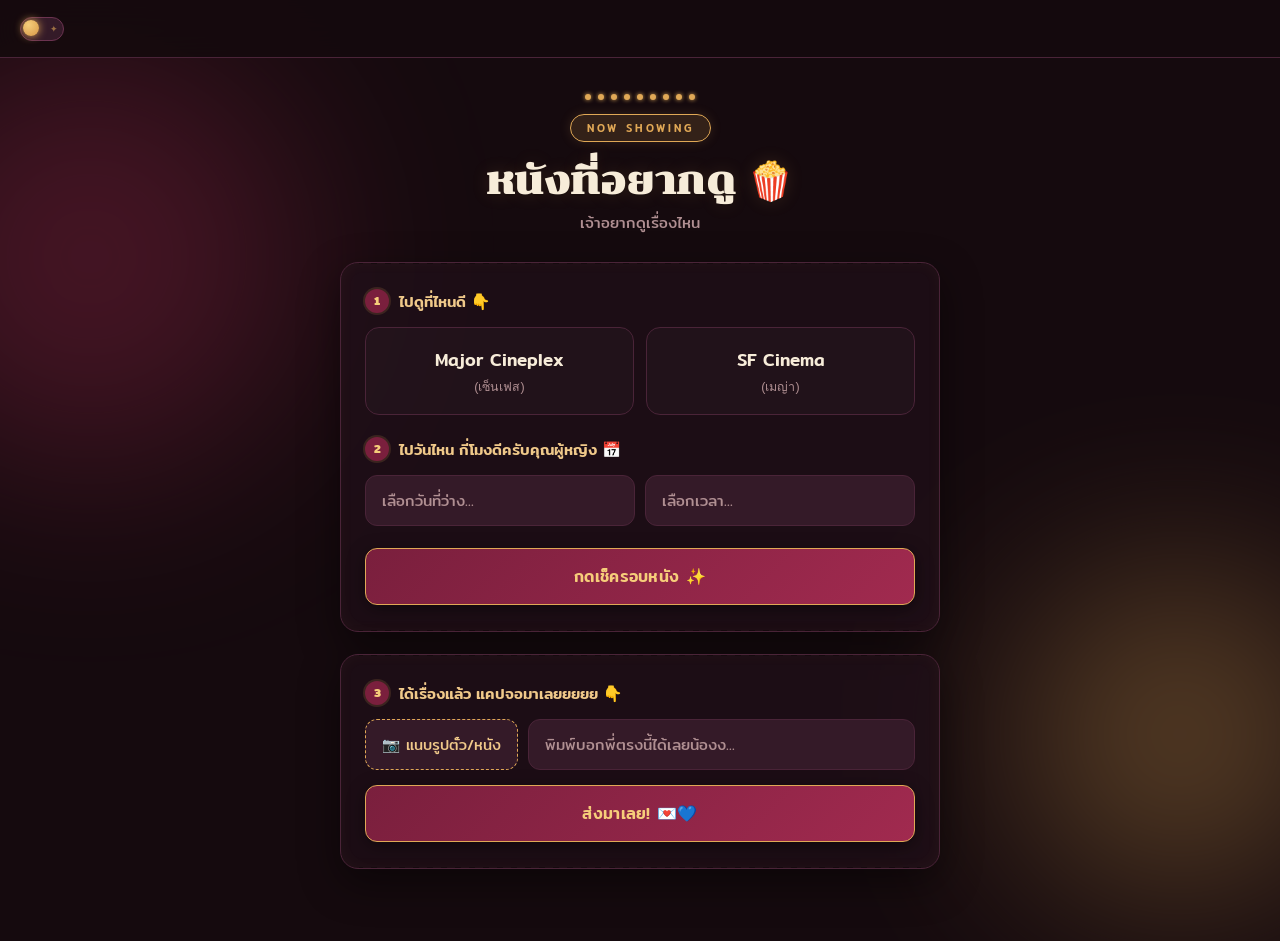
==== index.html @ 7e04ff25 "Update and rename movie.html to index.html" ====
<!DOCTYPE html>
<html lang="th" data-mode="dark">
<head>
    <meta charset="UTF-8">
    <meta name="viewport" content="width=device-width, initial-scale=1.0">
    <title>Movies with gus💙🍿</title>
    <link href="https://fonts.googleapis.com/css2?family=Chonburi&family=Mitr:wght@400;500;700&display=swap" rel="stylesheet">
    <link rel="stylesheet" href="https://cdn.jsdelivr.net/npm/flatpickr/dist/flatpickr.min.css">
    <link rel="stylesheet" type="text/css" href="https://npmcdn.com/flatpickr/dist/themes/dark.css">
    <script src="https://cdn.jsdelivr.net/npm/flatpickr"></script>
    <link rel="stylesheet" href="movie.css">
</head>
<body>
    <nav class="navbar"> 
            <button class="mode-btn" id="modeToggle" aria-label="Toggle Theme"></button>
        </div>
    </nav>

    <div class="background-effects">
        <div class="glow-orb orb-1"></div>
        <div class="glow-orb orb-2"></div>
    </div>

    <main>
        <section class="hero">
            <div class="hero-inner">
                <div class="marquee-lights" id="marqueeLights"></div>
                <span class="hero-badge">NOW SHOWING</span>
                <h1 class="hero-title">หนังที่อยากดู 🍿</h1>
                <p class="subtitle">เจ้าอยากดูเรื่องไหน </p>

                <div id="selection-box" class="glass-box">
                    <div class="step-row">
                        <span class="step-num">1</span>
                        <p class="step-text"> ไปดูที่ไหนดี 👇</p>
                    </div>

                    <div class="cinema-options">
                        <button class="cinema-card" data-cinema="major">
                            <span class="cinema-name">Major Cineplex</span>
                            <span class="cinema-branch">(เซ็นเฟส)</span>
                        </button>
                        <button class="cinema-card" data-cinema="sf">
                            <span class="cinema-name">SF Cinema</span>
                            <span class="cinema-branch">(เมญ่า)</span>
                        </button>
                    </div>

                    <div class="step-row" style="margin-top: 22px;">
                        <span class="step-num">2</span>
                        <p class="step-text">ไปวันไหน กี่โมงดีครับคุณผู้หญิง 📅</p>
                    </div>
                    <div class="input-group mobile-stack">
                        <input type="text" id="date-select" placeholder="เลือกวันที่ว่าง...">
                        <input type="text" id="time-select" placeholder="เลือกเวลา...">
                    </div>

                    <button id="show-movie-btn" class="btn-primary" style="margin-top: 22px; width: 100%;">
                        กดเช็ครอบหนัง ✨
                    </button>
                </div>

                <div class="discord-box">
                    <div class="step-row">
                        <span class="step-num">3</span>
                        <p class="step-text">ได้เรื่องแล้ว แคปจอมาเลยยยยย 👇</p>
                    </div>

                    <div class="input-group mobile-stack">
                        <label for="image-upload" class="btn-upload" title="แนบรูปที่แคปมา">
                            <span>📷 แนบรูปตั๋ว/หนัง</span>
                        </label>
                        <input type="file" id="image-upload" accept="image/*" style="display: none;">

                        <input type="text" id="discord-msg" placeholder="พิมพ์บอกพี่ตรงนี้ได้เลยน้องง...">
                    </div>

                    <button id="send-discord-btn" class="btn-discord" style="margin-top: 15px; width: 100%;">
                        ส่งมาเลย! 💌💙
                    </button>

                    <div class="preview-wrapper" id="preview-wrapper">
                        <img id="image-preview" src="" alt="Preview">
                        <button id="remove-image-btn" class="remove-btn" title="ลบรูป">×</button>
                    </div>
                </div>
            </div>
        </section>
    </main>

    <script src="movie.js"></script>
</body>
</html>
---- movie.css ----
:root { --tr: all 0.35s cubic-bezier(0.4, 0, 0.2, 1); }

[data-mode="dark"] {
    --bg: #150a0e;
    --bg2: #21101a;
    --bg3: #341a28;
    --nav-bg: rgba(21, 10, 14, 0.92);
    --border: #4a2438;
    --border2: #6b3350;
    --velvet: #7a1f3d;
    --velvet2: #a12a4f;
    --gold: #e0a856;
    --gold-bright: #f6cd7a;
    --gold-dim: rgba(224, 168, 86, 0.15);
    --text: #f7ecd9;
    --text2: #f0c98a;
    --text3: #b08f92;
    --card-bg: rgba(33, 16, 26, 0.72);
    --shadow-strong: rgba(0, 0, 0, 0.45);
}
[data-mode="light"] {
    --bg: #f7ecd9;
    --bg2: #fffaf1;
    --bg3: #f0dfc0;
    --nav-bg: rgba(247, 236, 217, 0.92);
    --border: #e2c99a;
    --border2: #cf9f5a;
    --velvet: #9c2c50;
    --velvet2: #7a1f3d;
    --gold: #b8791f;
    --gold-bright: #93601a;
    --gold-dim: rgba(184, 121, 31, 0.12);
    --text: #2b1418;
    --text2: #7a1f3d;
    --text3: #6b544f;
    --card-bg: rgba(255, 250, 240, 0.88);
    --shadow-strong: rgba(90, 50, 30, 0.18);
}

*, *::before, *::after { box-sizing: border-box; margin: 0; padding: 0; }

body {
    font-family: 'Mitr', sans-serif;
    background: var(--bg);
    color: var(--text);
    transition: var(--tr);
    min-height: 100vh;
    overflow-x: hidden;
    position: relative;
}

/* ---------- ambient marquee glow ---------- */
.background-effects { position: absolute; top: 0; left: 0; width: 100%; height: 100%; z-index: 0; overflow: hidden; pointer-events: none; }
.glow-orb { position: absolute; border-radius: 50%; filter: blur(100px); opacity: 0.35; animation: float 14s infinite alternate ease-in-out; }
.orb-1 { width: 420px; height: 420px; background: var(--velvet2); top: 5%; left: -120px; }
.orb-2 { width: 320px; height: 320px; background: var(--gold); bottom: 5%; right: -60px; animation-delay: -7s; }
@keyframes float { 0% { transform: translate(0, 0) scale(1); } 100% { transform: translate(35px, 45px) scale(1.12); } }

/* ---------- nav ---------- */
.navbar {
    position: fixed; top: 0; left: 0; right: 0; z-index: 1000;
    display: flex; align-items: center; justify-content: space-between;
    padding: 0 20px; height: 58px;
    background: var(--nav-bg);
    backdrop-filter: blur(15px);
    border-bottom: 1px solid var(--border);
    transition: var(--tr);
}
.navbar-brand { font-family: 'Mitr', sans-serif; font-size: 0.9rem; color: var(--text2); text-decoration: none; transition: var(--tr); }
.navbar-brand:hover { color: var(--gold-bright); }

.mode-btn {
    width: 44px; height: 24px; border-radius: 50px;
    border: 1.5px solid var(--border2);
    background: var(--bg3);
    cursor: pointer; position: relative; transition: var(--tr);
}
.mode-btn::before {
    content: '✦';
    position: absolute; right: 5px; top: 50%; transform: translateY(-50%);
    font-size: 0.55rem; color: var(--gold); opacity: 0.6;
}
.mode-btn::after {
    content: '';
    position: absolute; top: 2px; left: 2px; width: 16px; height: 16px;
    border-radius: 50%;
    background: radial-gradient(circle at 35% 30%, var(--gold-bright), var(--gold) 70%);
    box-shadow: 0 0 8px var(--gold);
    transition: transform 0.3s;
}
[data-mode="light"] .mode-btn::after { transform: translateX(20px); }

main { min-height: 100vh; display: flex; flex-direction: column; padding-top: 58px; position: relative; z-index: 10; }
.hero { flex: 1; display: flex; align-items: center; justify-content: center; padding: 36px 15px 50px; text-align: center; }
.hero-inner { max-width: 600px; width: 100%; animation: fadeUp 0.7s ease both; }

/* ---------- marquee title ---------- */
.marquee-lights { display: flex; justify-content: center; gap: 7px; margin-bottom: 14px; }
.marquee-lights .bulb {
    width: 6px; height: 6px; border-radius: 50%;
    background: var(--gold);
    box-shadow: 0 0 4px var(--gold);
    animation: chase 1.6s infinite ease-in-out;
}
@keyframes chase { 0%, 100% { opacity: 0.25; transform: scale(0.85); } 50% { opacity: 1; transform: scale(1.15); box-shadow: 0 0 9px var(--gold-bright); } }

.hero-badge {
    display: inline-block; font-size: 0.66rem; letter-spacing: 3px;
    color: var(--gold); border: 1px solid var(--gold);
    border-radius: 50px; padding: 5px 16px; margin-bottom: 16px;
    background: var(--gold-dim); box-shadow: 0 0 12px var(--gold-dim);
    font-family: 'Mitr', sans-serif; font-weight: 500;
}
.hero-title {
    font-family: 'Chonburi', cursive;
    font-size: 2.35rem;
    color: var(--text);
    margin-bottom: 8px;
    text-shadow: 0 0 18px var(--gold-dim), 0 2px 0 rgba(0,0,0,0.15);
    letter-spacing: 0.5px;
}
.subtitle { color: var(--text3); font-size: 0.95rem; margin-bottom: 28px; font-family: 'Mitr', sans-serif; }

@keyframes fadeUp { from { opacity: 0; transform: translateY(20px); } to { opacity: 1; transform: translateY(0); } }

/* ---------- ticket cards ---------- */
.glass-box, .discord-box {
    background: var(--card-bg);
    backdrop-filter: blur(16px);
    -webkit-backdrop-filter: blur(16px);
    border: 1px solid var(--border);
    border-radius: 18px;
    padding: 26px 24px;
    margin-bottom: 22px;
    box-shadow: 0 14px 40px var(--shadow-strong), inset 0 0 15px rgba(224,168,86,0.04);
    text-align: left;
    position: relative;
}
/* torn-ticket edge, top and bottom */
.glass-box::before, .glass-box::after,
.discord-box::before, .discord-box::after {
    content: '';
    position: absolute; left: 18px; right: 18px; height: 1px;
    background-image: radial-gradient(circle, var(--bg) 2.5px, transparent 2.6px);
    background-size: 14px 5px;
    background-repeat: repeat-x;
    background-position: center;
}
.glass-box::before, .discord-box::before { top: 0; }
.glass-box::after, .discord-box::after { bottom: 0; }

.step-row {
    display: flex; align-items: center; gap: 10px;
    margin-bottom: 14px;
}
.step-num {
    flex-shrink: 0; width: 24px; height: 24px; border-radius: 50%;
    background: var(--velvet); color: var(--gold-bright);
    display: flex; align-items: center; justify-content: center;
    font-size: 0.72rem; font-weight: 700; font-family: 'Mitr', sans-serif;
    box-shadow: 0 0 0 2px var(--gold-dim);
}
.step-text { font-size: 0.95rem; color: var(--text2); font-weight: 500; }

.cinema-options { display: flex; gap: 12px; }
.cinema-card {
    flex: 1;
    background: rgba(255,255,255,0.02);
    border: 1px solid var(--border);
    border-radius: 14px;
    padding: 18px 10px;
    cursor: pointer;
    transition: var(--tr);
    display: flex;
    flex-direction: column;
    align-items: center;
    justify-content: center;
    color: var(--text);
}
.cinema-card:hover { border-color: var(--gold); background: var(--gold-dim); transform: translateY(-3px); }
.cinema-card.active {
    background: linear-gradient(135deg, var(--gold-dim), transparent);
    border-color: var(--gold);
    transform: translateY(-4px);
    box-shadow: 0 8px 20px var(--gold-dim);
}
.cinema-card .cinema-name { font-family: 'Mitr', sans-serif; font-size: 1.08rem; font-weight: 500; margin-bottom: 4px; }
.cinema-card .cinema-branch { font-size: 0.78rem; color: var(--text3); }
.cinema-card.active .cinema-branch { color: var(--gold); }

.input-group { display: flex; gap: 10px; }
.input-group input {
    flex: 1;
    padding: 13px 16px;
    border-radius: 12px;
    border: 1px solid var(--border);
    background: var(--bg3);
    color: var(--text);
    font-family: 'Mitr', sans-serif;
    font-size: 0.95rem;
    outline: none;
    transition: var(--tr);
    width: 100%;
}
.input-group input::placeholder { color: var(--text3); }
.input-group input:focus { border-color: var(--gold); box-shadow: 0 0 10px var(--gold-dim); }

/* ---------- buttons ---------- */
.btn-primary, .btn-discord {
    background: linear-gradient(135deg, var(--velvet), var(--velvet2));
    color: var(--gold-bright);
    border: 1px solid var(--gold);
    padding: 15px 20px;
    border-radius: 12px;
    font-family: 'Mitr', sans-serif;
    font-size: 1rem;
    font-weight: 500;
    cursor: pointer;
    transition: all 0.3s cubic-bezier(0.4, 0, 0.2, 1);
    box-shadow: 0 4px 18px var(--shadow-strong);
    letter-spacing: 0.3px;
}
.btn-primary:hover, .btn-discord:hover {
    transform: translateY(-3px) scale(1.015);
    box-shadow: 0 10px 26px var(--gold-dim);
    border-color: var(--gold-bright);
}
.btn-primary:active, .btn-discord:active { transform: translateY(-1px) scale(1); }
.btn-discord:disabled { opacity: 0.7; cursor: wait; transform: none; }

.btn-upload {
    background: var(--bg3);
    border: 1px dashed var(--gold);
    color: var(--text2);
    padding: 12px 16px;
    border-radius: 12px;
    cursor: pointer;
    transition: var(--tr);
    display: flex;
    align-items: center;
    justify-content: center;
    white-space: nowrap;
    font-size: 0.92rem;
}
.btn-upload:hover { border-style: solid; background: var(--gold-dim); color: var(--text); }

.preview-wrapper { margin-top: 15px; display: none; position: relative; width: fit-content; text-align: left; animation: fadeUp 0.3s ease; }
.preview-wrapper img { max-height: 150px; max-width: 100%; border-radius: 12px; border: 2px solid var(--gold); box-shadow: 0 5px 15px var(--gold-dim); }
.remove-btn {
    position: absolute; top: -10px; right: -10px;
    background: var(--velvet2); color: var(--gold-bright);
    border: 1px solid var(--gold); border-radius: 50%;
    width: 26px; height: 26px; font-size: 15px;
    cursor: pointer; display: flex; align-items: center; justify-content: center;
    box-shadow: 0 2px 8px var(--shadow-strong); transition: var(--tr);
}
.remove-btn:hover { transform: scale(1.1); }

@media (max-width: 480px) {
    .mobile-stack { flex-direction: column; }
    .hero-title { font-size: 1.85rem; }
    .cinema-card .cinema-name { font-size: 0.95rem; }
    .glass-box, .discord-box { padding: 22px 18px; }
}

@media (prefers-reduced-motion: reduce) {
    .glow-orb, .marquee-lights .bulb { animation: none; }
}
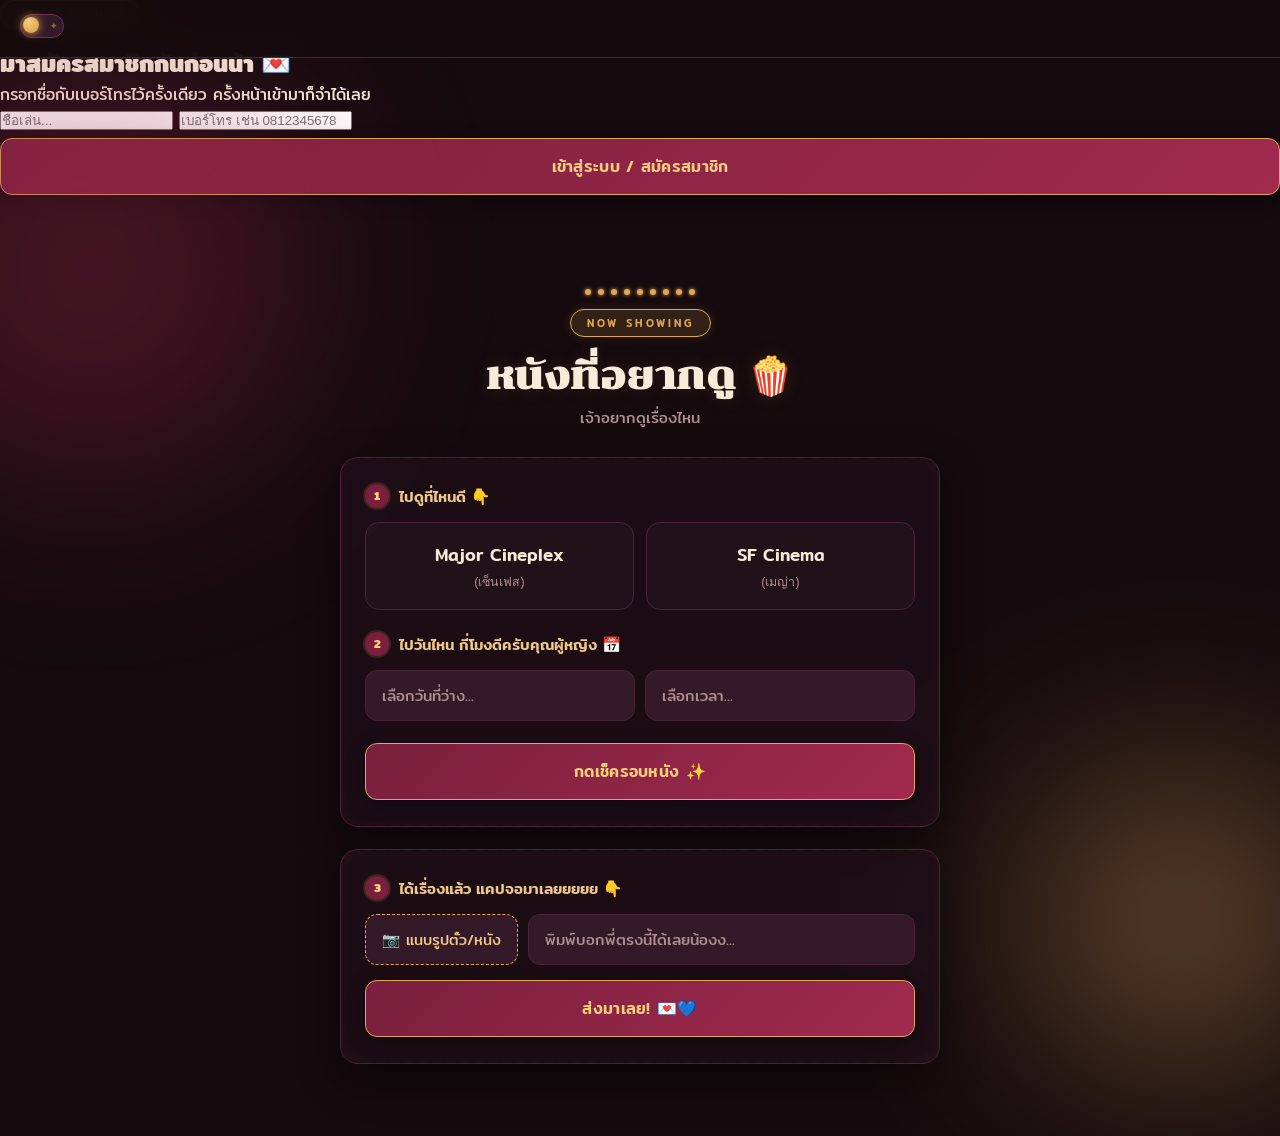
==== commit 76a17080: "Update index.html" ====
--- a/index.html
+++ b/index.html
@@ -11,10 +11,29 @@
     <link rel="stylesheet" href="movie.css">
 </head>
 <body>
-    <nav class="navbar"> 
+    <nav class="navbar">
+        <div class="member-pill" id="memberPill" style="display:none;">
+            <span class="member-pill-name" id="memberPillName"></span>
+            <button type="button" class="member-logout-btn" id="memberLogoutBtn" title="ออกจากระบบ">×</button>
+        </div>
+        <div class="nav-right">
             <button class="mode-btn" id="modeToggle" aria-label="Toggle Theme"></button>
         </div>
     </nav>
+
+    <div class="member-overlay" id="memberOverlay">
+        <div class="member-card">
+            <span class="hero-badge">MEMBER ONLY</span>
+            <h2 class="member-title">มาสมัครสมาชิกกันก่อนน้า 💌</h2>
+            <p class="member-subtitle">กรอกชื่อกับเบอร์โทรไว้ครั้งเดียว ครั้งหน้าเข้ามาก็จำได้เลย</p>
+            <input type="text" id="memberNameInput" class="member-input" placeholder="ชื่อเล่น..." maxlength="40">
+            <input type="tel" id="memberPhoneInput" class="member-input" placeholder="เบอร์โทร เช่น 0812345678" maxlength="10">
+            <p class="member-error" id="memberError" style="display:none;"></p>
+            <button type="button" id="memberSubmitBtn" class="btn-primary" style="width:100%; margin-top: 6px;">
+                เข้าสู่ระบบ / สมัครสมาชิก
+            </button>
+        </div>
+    </div>
 
     <div class="background-effects">
         <div class="glow-orb orb-1"></div>
--- a/movie.css
+++ b/movie.css
@@ -48,15 +48,13 @@
     overflow-x: hidden;
     position: relative;
 }
-
-/* ---------- ambient marquee glow ---------- */
+ 
 .background-effects { position: absolute; top: 0; left: 0; width: 100%; height: 100%; z-index: 0; overflow: hidden; pointer-events: none; }
 .glow-orb { position: absolute; border-radius: 50%; filter: blur(100px); opacity: 0.35; animation: float 14s infinite alternate ease-in-out; }
 .orb-1 { width: 420px; height: 420px; background: var(--velvet2); top: 5%; left: -120px; }
 .orb-2 { width: 320px; height: 320px; background: var(--gold); bottom: 5%; right: -60px; animation-delay: -7s; }
 @keyframes float { 0% { transform: translate(0, 0) scale(1); } 100% { transform: translate(35px, 45px) scale(1.12); } }
-
-/* ---------- nav ---------- */
+ 
 .navbar {
     position: fixed; top: 0; left: 0; right: 0; z-index: 1000;
     display: flex; align-items: center; justify-content: space-between;
@@ -93,8 +91,7 @@
 main { min-height: 100vh; display: flex; flex-direction: column; padding-top: 58px; position: relative; z-index: 10; }
 .hero { flex: 1; display: flex; align-items: center; justify-content: center; padding: 36px 15px 50px; text-align: center; }
 .hero-inner { max-width: 600px; width: 100%; animation: fadeUp 0.7s ease both; }
-
-/* ---------- marquee title ---------- */
+ 
 .marquee-lights { display: flex; justify-content: center; gap: 7px; margin-bottom: 14px; }
 .marquee-lights .bulb {
     width: 6px; height: 6px; border-radius: 50%;
@@ -122,8 +119,7 @@
 .subtitle { color: var(--text3); font-size: 0.95rem; margin-bottom: 28px; font-family: 'Mitr', sans-serif; }
 
 @keyframes fadeUp { from { opacity: 0; transform: translateY(20px); } to { opacity: 1; transform: translateY(0); } }
-
-/* ---------- ticket cards ---------- */
+ 
 .glass-box, .discord-box {
     background: var(--card-bg);
     backdrop-filter: blur(16px);
@@ -204,8 +200,7 @@
 }
 .input-group input::placeholder { color: var(--text3); }
 .input-group input:focus { border-color: var(--gold); box-shadow: 0 0 10px var(--gold-dim); }
-
-/* ---------- buttons ---------- */
+ 
 .btn-primary, .btn-discord {
     background: linear-gradient(135deg, var(--velvet), var(--velvet2));
     color: var(--gold-bright);
@@ -265,4 +260,4 @@
 
 @media (prefers-reduced-motion: reduce) {
     .glow-orb, .marquee-lights .bulb { animation: none; }
-}+}
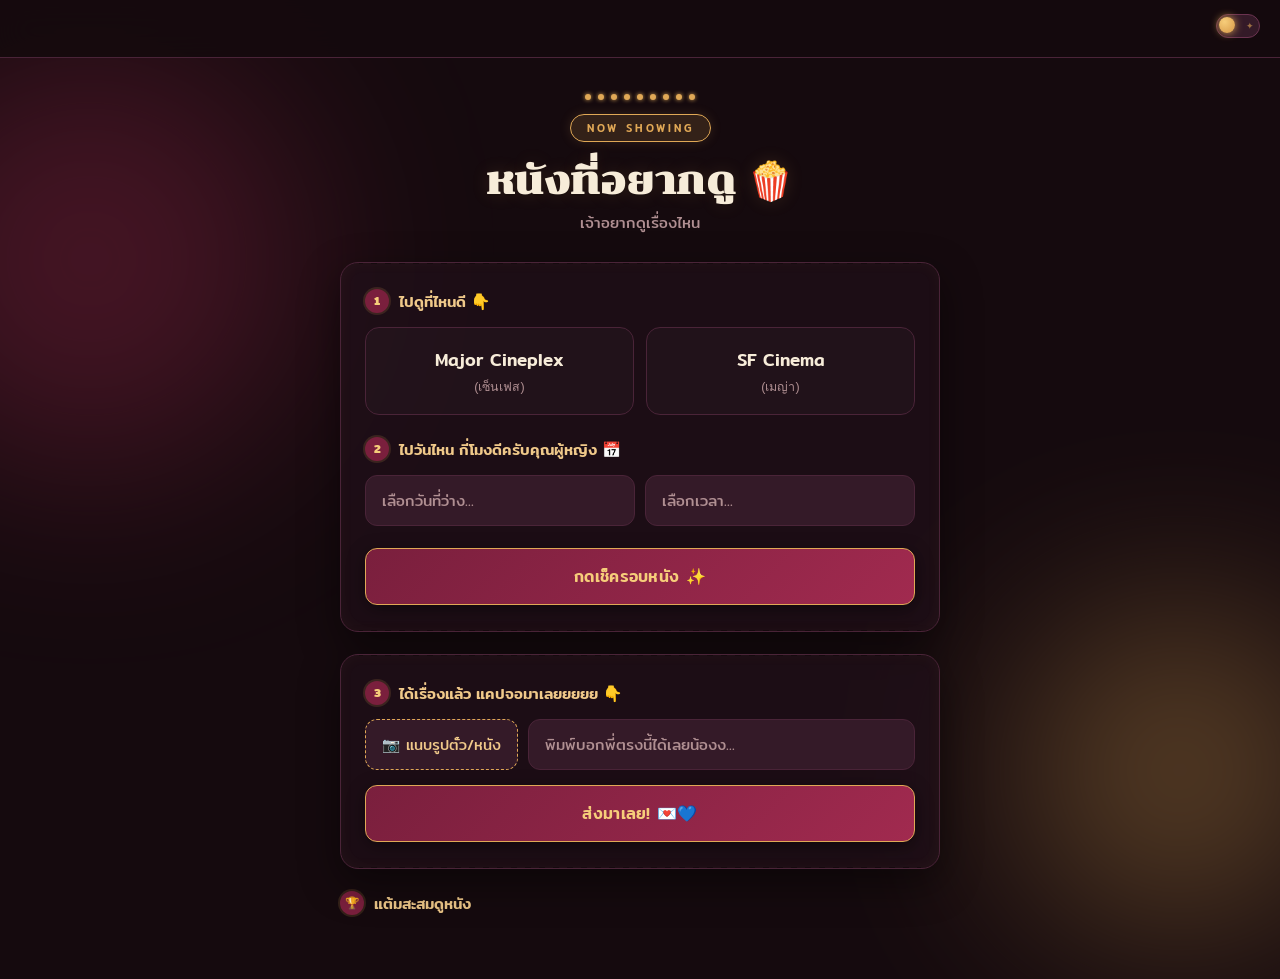
==== commit a7b7ce8b: "Update index.html" ====
--- a/index.html
+++ b/index.html
@@ -12,28 +12,11 @@
 </head>
 <body>
     <nav class="navbar">
-        <div class="member-pill" id="memberPill" style="display:none;">
-            <span class="member-pill-name" id="memberPillName"></span>
-            <button type="button" class="member-logout-btn" id="memberLogoutBtn" title="ออกจากระบบ">×</button>
-        </div>
+        <div></div>
         <div class="nav-right">
             <button class="mode-btn" id="modeToggle" aria-label="Toggle Theme"></button>
         </div>
     </nav>
-
-    <div class="member-overlay" id="memberOverlay">
-        <div class="member-card">
-            <span class="hero-badge">MEMBER ONLY</span>
-            <h2 class="member-title">มาสมัครสมาชิกกันก่อนน้า 💌</h2>
-            <p class="member-subtitle">กรอกชื่อกับเบอร์โทรไว้ครั้งเดียว ครั้งหน้าเข้ามาก็จำได้เลย</p>
-            <input type="text" id="memberNameInput" class="member-input" placeholder="ชื่อเล่น..." maxlength="40">
-            <input type="tel" id="memberPhoneInput" class="member-input" placeholder="เบอร์โทร เช่น 0812345678" maxlength="10">
-            <p class="member-error" id="memberError" style="display:none;"></p>
-            <button type="button" id="memberSubmitBtn" class="btn-primary" style="width:100%; margin-top: 6px;">
-                เข้าสู่ระบบ / สมัครสมาชิก
-            </button>
-        </div>
-    </div>
 
     <div class="background-effects">
         <div class="glow-orb orb-1"></div>
@@ -103,6 +86,15 @@
                         <button id="remove-image-btn" class="remove-btn" title="ลบรูป">×</button>
                     </div>
                 </div>
+
+                <div class="achievements-box" id="achievements-box">
+                    <div class="step-row">
+                        <span class="step-num">🏆</span>
+                        <p class="step-text">แต้มสะสมดูหนัง</p>
+                    </div>
+                    <p class="achievements-progress" id="achievements-progress"></p>
+                    <div class="achievements-grid" id="achievements-grid"></div>
+                </div>
             </div>
         </section>
     </main>
--- a/movie.css
+++ b/movie.css
@@ -88,6 +88,59 @@
 }
 [data-mode="light"] .mode-btn::after { transform: translateX(20px); }
 
+.member-pill {
+    display: flex; align-items: center; gap: 8px;
+    background: var(--bg3); border: 1px solid var(--border2); border-radius: 50px;
+    padding: 6px 8px 6px 14px;
+    font-family: 'Mitr', sans-serif; font-size: 0.78rem; color: var(--text2);
+}
+.member-pill-name { white-space: nowrap; overflow: hidden; text-overflow: ellipsis; max-width: 30vw; }
+.member-logout-btn {
+    flex-shrink: 0;
+    background: transparent; border: 1px solid var(--border2); color: var(--text3);
+    border-radius: 50%; width: 20px; height: 20px; font-size: 13px;
+    cursor: pointer; display: flex; align-items: center; justify-content: center;
+    transition: var(--tr);
+}
+.member-logout-btn:hover { color: var(--gold-bright); border-color: var(--gold); background: var(--gold-dim); }
+
+.member-overlay {
+    position: fixed; inset: 0; z-index: 3000;
+    background: rgba(10, 5, 8, 0.72);
+    backdrop-filter: blur(6px); -webkit-backdrop-filter: blur(6px);
+    display: none; align-items: center; justify-content: center;
+    padding: 20px;
+    animation: fadeUp 0.25s ease both;
+}
+.member-overlay.show { display: flex; }
+.member-card {
+    width: 100%; max-width: 360px;
+    background: var(--card-bg);
+    backdrop-filter: blur(16px); -webkit-backdrop-filter: blur(16px);
+    border: 1px solid var(--border); border-radius: 18px;
+    padding: 28px 24px;
+    box-shadow: 0 20px 50px var(--shadow-strong);
+    text-align: left;
+}
+.member-title { font-family: 'Chonburi', cursive; font-size: 1.35rem; color: var(--text); margin: 10px 0 6px; }
+.member-subtitle { font-size: 0.85rem; color: var(--text3); margin-bottom: 18px; }
+.member-input {
+    width: 100%;
+    padding: 13px 16px;
+    border-radius: 12px;
+    border: 1px solid var(--border);
+    background: var(--bg3);
+    color: var(--text);
+    font-family: 'Mitr', sans-serif;
+    font-size: 0.95rem;
+    outline: none;
+    transition: var(--tr);
+    margin-bottom: 12px;
+}
+.member-input::placeholder { color: var(--text3); }
+.member-input:focus { border-color: var(--gold); box-shadow: 0 0 10px var(--gold-dim); }
+.member-error { font-size: 0.8rem; color: #e0645d; margin: -4px 0 10px; }
+
 main { min-height: 100vh; display: flex; flex-direction: column; padding-top: 58px; position: relative; z-index: 10; }
 .hero { flex: 1; display: flex; align-items: center; justify-content: center; padding: 36px 15px 50px; text-align: center; }
 .hero-inner { max-width: 600px; width: 100%; animation: fadeUp 0.7s ease both; }
